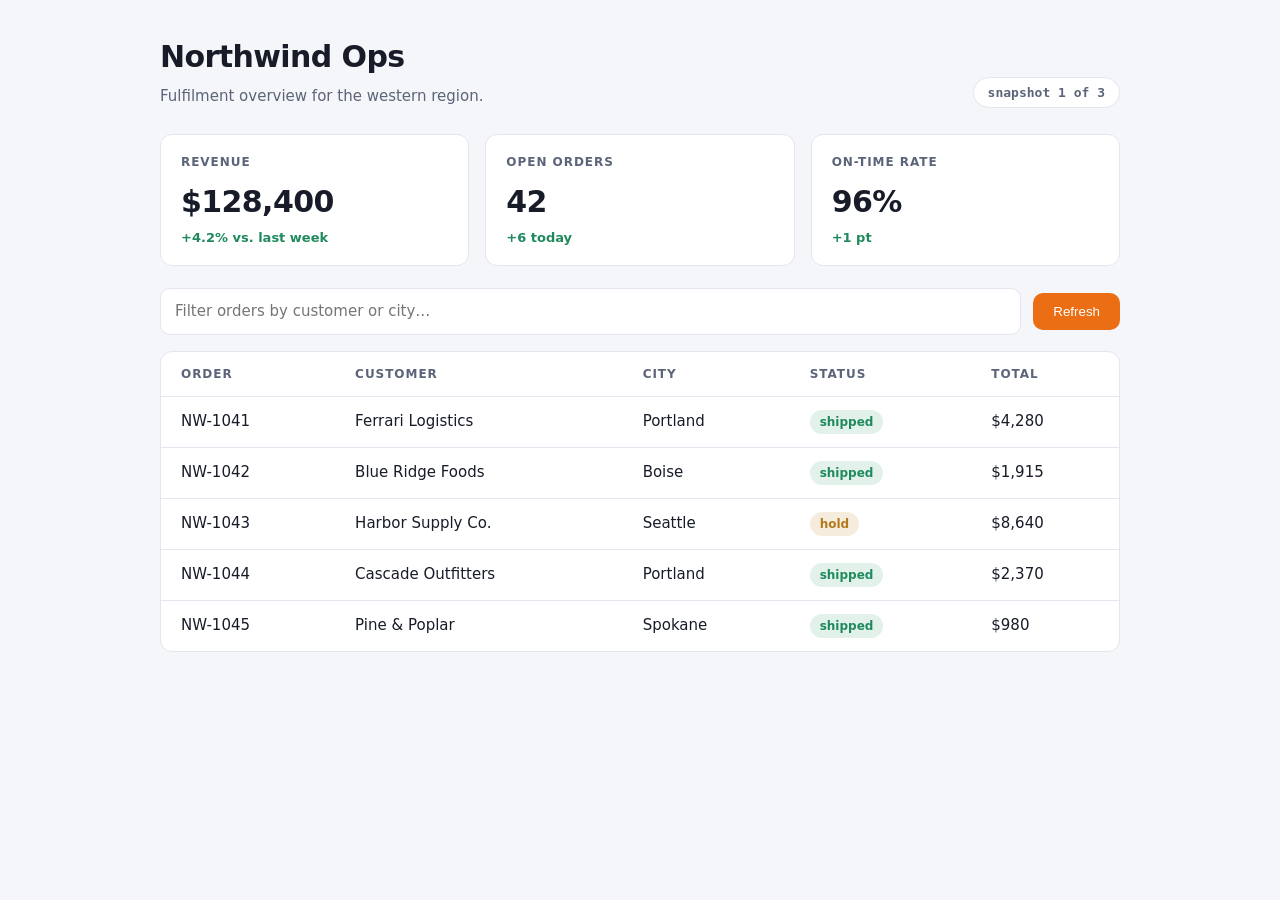
==== tests/fixture/index.html @ c07c31c4 "Redact secrets from frames, stills, captions and the TTS cache A recording tool with no redaction ca" ====
<!doctype html>
<html lang="en">
<head>
<meta charset="utf-8">
<meta name="viewport" content="width=device-width, initial-scale=1">
<title>Northwind Ops — fixture app</title>
<style>
  :root {
    --bg: #f5f6f9;
    --surface: #ffffff;
    --ink: #171c28;
    --ink-soft: #5b6478;
    --line: #e3e6ee;
    --accent: #eb6e14;
    --good: #1f8a5c;
    --warn: #b4791a;
    --radius: 12px;
  }
  * { box-sizing: border-box; }
  html, body { height: 100%; }
  body {
    margin: 0;
    background: var(--bg);
    color: var(--ink);
    font: 15px/1.5 system-ui, -apple-system, "Segoe UI", sans-serif;
    -webkit-font-smoothing: antialiased;
  }
  .page { max-width: 1040px; margin: 0 auto; padding: 34px 40px 56px; }

  /* Hero ------------------------------------------------------------- */
  header { display: flex; align-items: flex-end; justify-content: space-between; gap: 24px; }
  h1 { margin: 0; font-size: 30px; letter-spacing: -0.02em; font-weight: 700; }
  .sub { margin: 6px 0 0; color: var(--ink-soft); font-size: 15px; }
  #status {
    font: 600 13px/1 ui-monospace, "SF Mono", Menlo, Consolas, monospace;
    color: var(--ink-soft); background: var(--surface);
    border: 1px solid var(--line); border-radius: 999px; padding: 8px 14px;
    white-space: nowrap;
  }

  /* KPI cards -------------------------------------------------------- */
  .kpis { display: grid; grid-template-columns: repeat(3, 1fr); gap: 16px; margin: 26px 0 22px; }
  .kpi {
    background: var(--surface); border: 1px solid var(--line);
    border-radius: var(--radius); padding: 18px 20px;
  }
  .kpi .label {
    font-size: 12px; font-weight: 600; letter-spacing: 0.08em;
    text-transform: uppercase; color: var(--ink-soft);
  }
  .kpi .value { margin-top: 8px; font-size: 30px; font-weight: 700; letter-spacing: -0.02em; }
  .kpi .delta { margin-top: 4px; font-size: 13px; font-weight: 600; color: var(--good); }
  .kpi .delta.down { color: var(--warn); }

  /* Toolbar ---------------------------------------------------------- */
  .toolbar { display: flex; gap: 12px; align-items: center; margin-bottom: 16px; }
  #search {
    flex: 1; padding: 11px 14px; font: inherit; color: inherit;
    background: var(--surface); border: 1px solid var(--line);
    border-radius: 10px; outline: none;
  }
  #search:focus { border-color: var(--accent); box-shadow: 0 0 0 3px rgba(235, 110, 20, 0.14); }
  #refresh {
    padding: 11px 20px; font: 600 15px/1 inherit; color: #fff;
    background: var(--accent); border: 0; border-radius: 10px; cursor: pointer;
  }
  #refresh:hover { filter: brightness(1.06); }

  /* Table ------------------------------------------------------------ */
  .card {
    background: var(--surface); border: 1px solid var(--line);
    border-radius: var(--radius); overflow: hidden;
  }
  table { width: 100%; border-collapse: collapse; }
  th, td { padding: 13px 20px; text-align: left; }
  thead th {
    font-size: 12px; font-weight: 600; letter-spacing: 0.08em;
    text-transform: uppercase; color: var(--ink-soft);
    border-bottom: 1px solid var(--line);
  }
  tbody tr + tr td { border-top: 1px solid var(--line); }
  td.num { font-variant-numeric: tabular-nums; }
  .pill {
    display: inline-block; padding: 3px 10px; border-radius: 999px;
    font-size: 12px; font-weight: 600;
    background: rgba(31, 138, 92, 0.12); color: var(--good);
  }
  .pill.hold { background: rgba(180, 121, 26, 0.14); color: var(--warn); }
  #empty { padding: 26px 20px; color: var(--ink-soft); }

  /* Secret panel (only with ?secret=1) -------------------------------- */
  /* Pinned, not in the flow. The redaction test measures pixels inside the
     two keys below, so their rect has to be the same in every frame of a
     take: in the flow this panel sits under the table, below the fold, and
     anything that scrolls (Playwright scrolls a field into view before
     typing into it) would move the measured region mid-recording — which
     reads as a leak or hides one, depending on what slid into the crop. */
  /* Kept clear of the bottom 160px, where the recorder burns its caption bar.
     A measured element behind that bar is measured *through* sharp white
     caption text, which reads as an unmasked secret; the test asserts the
     clearance too, so this cannot regress silently. */
  #secret-panel {
    position: fixed; top: 10px; right: 20px; width: 620px; z-index: 5;
    padding: 12px 16px; background: var(--surface);
    border: 1px solid var(--line); border-radius: var(--radius);
    box-shadow: 0 8px 24px rgba(28, 26, 23, 0.10);
  }
  #secret-panel .label {
    font-size: 11px; font-weight: 600; letter-spacing: 0.08em;
    text-transform: uppercase; color: var(--ink-soft); margin-top: 8px;
  }
  #secret-panel .label:first-child { margin-top: 0; }
  /* One rule for both keys: the control is only a useful reference for the
     redacted one if they render identically. */
  /* One rule for every body-size key: a control is only a useful reference
     for a redacted element if the two render identically. #sd-key lives
     inside a shadow root and #if-key inside an iframe — all measured against
     the same control. */
  #api-key, #api-key-control {
    display: block; margin-top: 4px;
    font: 15px/1.4 ui-monospace, "SF Mono", Menlo, Consolas, monospace;
    color: var(--ink);
  }

  /* Entropy panel (only with ?entropy=1) ------------------------------ */
  /* The two things a re-recording is allowed to differ by, made large and
     high-contrast on purpose: a wall clock and a running animation. With
     determinism on they are pinned and two takes match pixel for pixel;
     with it off they are what makes them not. See issue #10. */
  #entropy-panel {
    margin-bottom: 22px; padding: 14px 20px; background: var(--surface);
    border: 1px solid var(--line); border-radius: var(--radius);
    display: flex; align-items: center; gap: 22px;
  }
  #entropy-readings {
    flex: 1;
    font: 700 22px/1.35 ui-monospace, "SF Mono", Menlo, Consolas, monospace;
    letter-spacing: -0.01em; color: var(--ink);
  }
  #entropy-readings div { white-space: nowrap; }
  @keyframes entropy-spin { to { transform: rotate(360deg); } }
  #entropy-spinner {
    width: 54px; height: 54px; flex: 0 0 auto;
    background: var(--ink);
    /* Deliberately asymmetric: a rotating disc would look identical at every
       angle and prove nothing about animation phase. */
    clip-path: polygon(50% 0, 100% 100%, 50% 72%, 0 100%);
    animation: entropy-spin 1.7s linear infinite;
  }
  /* A field is not measurable against a bare <code>. Its border blurs along
     with its contents and smears a gradient across the crop, and its box is
     wider than its text; both push the number up for reasons that have
     nothing to do with the secret (measured: 2.5-3.6 against 0.8 for the same
     value as text). So each secret field gets a control field beside it —
     same border, same width, same padding, same font — and is graded against
     that. Side by side, because the panel has to stay clear of the caption
     bar and a stacked row would not fit. */
  .field-row { display: flex; gap: 10px; margin-top: 4px; }
  /* An iframe: same-origin via srcdoc, so `frame.evaluate` reaches it while
     `page.locator` does not descend into it. Counting matches on the page
     alone reported zero for an element that was in fact masked, and failed
     the take for a leak that did not exist. */
  /* Borderless on purpose. The redaction test crops the key inside this
     frame, and while the frame is reloading — which it does when the take
     clicks the reload link — it is empty; a border would then be the only
     hard edge in the crop, and a hard edge is exactly what a measurement of
     sharpness is looking for. It read 18% of control against a 7% bar, and
     the "leak" was a 1px line. */
  #if-frame {
    display: block; margin-top: 4px; width: 265px; height: 26px;
    border: 0; background: #fff;
  }
  #token, #token-control {
    width: 265px; box-sizing: border-box; padding: 5px 9px;
    font: 15px/1.4 ui-monospace, "SF Mono", Menlo, Consolas, monospace;
    color: var(--ink);
    border: 1px solid var(--line); border-radius: 8px; background: #fff;
  }
  /* The large pair, and the reason #hero-card exists: the test redacts the
     *wrapper*, whose own font-size is 12px, while the value inside it is
     44px. A recorder that scales its radius from the element the selector
     matched blurs 44px glyphs by 8px and leaves them readable. Redacting a
     container is the natural call — SKILL.md's own example redacts a class —
     so this is the shape that has to work, not an edge case. */
  #hero-card { font-size: 12px; }

  /* The sufficiency axis: one shape per way CSS can render text larger than
     its font-size says. Every one of these was a live leak against a mask
     whose radius came from getComputedStyle(el).fontSize — which is why the
     radius now comes from rendered geometry, and why the cover is sized from
     client rects rather than from any text metric at all.

     Their own panel, on the other side of the viewport: they are deliberately
     large, and the redaction take needs every measured element clear of the
     caption bar along the bottom. */
  #shape-panel {
    position: fixed; top: 10px; left: 20px; width: 520px; z-index: 5;
    padding: 12px 16px; background: var(--surface);
    border: 1px solid var(--line); border-radius: var(--radius);
    box-shadow: 0 8px 24px rgba(28, 26, 23, 0.10);
  }
  #shape-panel .label {
    font-size: 11px; font-weight: 600; letter-spacing: 0.08em;
    text-transform: uppercase; color: var(--ink-soft); margin-top: 8px;
  }
  #shape-panel .label:first-child { margin-top: 0; }
  #a1-card, #a2-card, #a3-card, #a4-card, #a5-card { font-size: 12px; }
  #a1-card .val::after {
    content: attr(data-secret);
    font: 48px/1.05 ui-monospace, monospace; color: var(--ink);
  }
  #a1-card { height: 52px; }
  #a2-card { height: 52px; }
  #a2-card .val {
    display: inline-block; transform: scale(4); transform-origin: 0 0;
    font: 12px/1.15 ui-monospace, monospace; color: var(--ink);
  }
  #a3-card .val {
    zoom: 4; font: 12px/1.15 ui-monospace, monospace; color: var(--ink);
  }
  #a4-card svg { display: block; width: 460px; height: 52px; }
  #a4-card text { font: 13px/1 ui-monospace, monospace; fill: var(--ink); }
  #hero-card .caption { color: var(--ink-soft); }
  #hero-key, #hero-key-control {
    display: block; margin-top: 4px;
    font: 44px/1.05 ui-monospace, "SF Mono", Menlo, Consolas, monospace;
    color: var(--ink); letter-spacing: -0.01em;
  }
</style>
</head>
<body>
<div class="page">
  <header>
    <div>
      <h1>Northwind Ops</h1>
      <p class="sub">Fulfilment overview for the western region.</p>
    </div>
    <div id="status">snapshot 1 of 3</div>
  </header>

  <section class="kpis">
    <div class="kpi">
      <div class="label">Revenue</div>
      <div class="value" id="kpi-rev">$128,400</div>
      <div class="delta" id="kpi-rev-delta">+4.2% vs. last week</div>
    </div>
    <div class="kpi">
      <div class="label">Open orders</div>
      <div class="value" id="kpi-orders">42</div>
      <div class="delta" id="kpi-orders-delta">+6 today</div>
    </div>
    <div class="kpi">
      <div class="label">On-time rate</div>
      <div class="value" id="kpi-ontime">96%</div>
      <div class="delta" id="kpi-ontime-delta">+1 pt</div>
    </div>
  </section>

  <div class="toolbar">
    <input id="search" type="text" placeholder="Filter orders by customer or city…" autocomplete="off">
    <button id="refresh" type="button">Refresh</button>
  </div>

  <div class="card">
    <table id="table">
      <thead>
        <tr>
          <th>Order</th>
          <th>Customer</th>
          <th>City</th>
          <th>Status</th>
          <th class="num">Total</th>
        </tr>
      </thead>
      <tbody id="rows"></tbody>
    </table>
    <div id="empty" hidden>No orders match that filter.</div>
  </div>
</div>

<script>
"use strict";
/*
 * Fixture app for the demo-video smoke test. Deliberately dependency-free,
 * build-step-free, and deterministic: no Math.random(), no Date.now() on
 * screen, no animations. Every element the smoke test (and the queued
 * feature work) drives has a stable id.
 *
 * Query-string hooks, inert unless asked for:
 *   ?console-error=1  page logs a console error and throws on load (issue #3)
 *   ?bad-fetch=<url>  page fetches a missing path and <url>, both on load,
 *                     so the failures land during the recorder's goto (#3)
 *   ?secret=1         renders #api-key holding an obviously-fake secret (issue #4)
 *   ?entropy=1        renders four clock readings (Date, Intl, the Date
 *                     constructor, and one posted back by a Worker) and a
 *                     spinning shape — what determinism pins down (issue #10)
 */

// Three fixed snapshots. #refresh cycles through them in order, so a
// recording made today looks exactly like one made next year.
var SNAPSHOTS = [
  {
    kpis: { rev: "$128,400", revDelta: "+4.2% vs. last week", revDown: false,
            orders: "42", ordersDelta: "+6 today",
            ontime: "96%", ontimeDelta: "+1 pt", ontimeDown: false },
    rows: [
      ["NW-1041", "Ferrari Logistics", "Portland", "shipped", "$4,280"],
      ["NW-1042", "Blue Ridge Foods",  "Boise",    "shipped", "$1,915"],
      ["NW-1043", "Harbor Supply Co.", "Seattle",  "hold",    "$8,640"],
      ["NW-1044", "Cascade Outfitters","Portland", "shipped", "$2,370"],
      ["NW-1045", "Pine & Poplar",     "Spokane",  "shipped", "$980"]
    ]
  },
  {
    kpis: { rev: "$134,950", revDelta: "+9.3% vs. last week", revDown: false,
            orders: "38", ordersDelta: "-4 today",
            ontime: "97%", ontimeDelta: "+2 pt", ontimeDown: false },
    rows: [
      ["NW-1046", "Harbor Supply Co.", "Seattle",  "shipped", "$6,120"],
      ["NW-1047", "Ferrari Logistics", "Portland", "shipped", "$3,410"],
      ["NW-1048", "Redwood Kitchens",  "Eugene",   "hold",    "$5,275"],
      ["NW-1049", "Blue Ridge Foods",  "Boise",    "shipped", "$2,040"]
    ]
  },
  {
    kpis: { rev: "$119,180", revDelta: "-2.1% vs. last week", revDown: true,
            orders: "51", ordersDelta: "+13 today",
            ontime: "93%", ontimeDelta: "-3 pt", ontimeDown: true },
    rows: [
      ["NW-1050", "Cascade Outfitters","Portland", "hold",    "$7,860"],
      ["NW-1051", "Pine & Poplar",     "Spokane",  "shipped", "$1,240"],
      ["NW-1052", "Harbor Supply Co.", "Seattle",  "shipped", "$3,990"],
      ["NW-1053", "Redwood Kitchens",  "Eugene",   "shipped", "$2,615"],
      ["NW-1054", "Ferrari Logistics", "Portland", "hold",    "$9,105"],
      ["NW-1055", "Blue Ridge Foods",  "Boise",    "shipped", "$1,730"]
    ]
  }
];

var snapshotIndex = 0;

function el(id) { return document.getElementById(id); }

function renderKpis(k) {
  el("kpi-rev").textContent = k.rev;
  el("kpi-rev-delta").textContent = k.revDelta;
  el("kpi-rev-delta").className = k.revDown ? "delta down" : "delta";
  el("kpi-orders").textContent = k.orders;
  el("kpi-orders-delta").textContent = k.ordersDelta;
  el("kpi-ontime").textContent = k.ontime;
  el("kpi-ontime-delta").textContent = k.ontimeDelta;
  el("kpi-ontime-delta").className = k.ontimeDown ? "delta down" : "delta";
}

function renderRows() {
  var snap = SNAPSHOTS[snapshotIndex];
  var needle = el("search").value.trim().toLowerCase();
  var body = el("rows");
  body.textContent = "";
  var shown = 0;
  for (var i = 0; i < snap.rows.length; i++) {
    var r = snap.rows[i];
    var haystack = (r[1] + " " + r[2]).toLowerCase();
    if (needle && haystack.indexOf(needle) === -1) { continue; }
    var tr = document.createElement("tr");
    tr.id = "row-" + r[0].toLowerCase();
    tr.innerHTML =
      "<td>" + r[0] + "</td>" +
      "<td>" + r[1] + "</td>" +
      "<td>" + r[2] + "</td>" +
      '<td><span class="pill' + (r[3] === "hold" ? " hold" : "") + '">' + r[3] + "</span></td>" +
      '<td class="num">' + r[4] + "</td>";
    body.appendChild(tr);
    shown++;
  }
  el("empty").hidden = shown > 0;
}

function render() {
  var snap = SNAPSHOTS[snapshotIndex];
  el("status").textContent = "snapshot " + (snapshotIndex + 1) + " of " + SNAPSHOTS.length;
  renderKpis(snap.kpis);
  renderRows();
}

el("search").addEventListener("input", renderRows);
el("refresh").addEventListener("click", function () {
  snapshotIndex = (snapshotIndex + 1) % SNAPSHOTS.length;
  render();
});

render();

// -- query-string hooks -----------------------------------------------------

var params = new URLSearchParams(window.location.search);

if (params.has("secret")) {
  var panel = document.createElement("div");
  panel.id = "secret-panel";
  var label = document.createElement("div");
  label.className = "label";
  label.textContent = "Integration key";
  var code = document.createElement("code");
  code.id = "api-key";
  // NOT a credential. A fixture literal, spelled FAKE and all zeroes on
  // purpose so both gitleaks and a human read it as scenery. Used by the
  // redaction work (issue #4) to prove a secret never reaches a frame.
  code.textContent = "sk-live-FAKE0000000000000000";
  panel.appendChild(label);
  panel.appendChild(code);
  // The control. Same font, same size, same length, same shape — and
  // deliberately NOT registered for redaction, so the smoke test has a
  // sharp-text reference measured off the very same frame as the blurred
  // one. That is what makes the blur assertion self-calibrating (no absolute
  // sharpness threshold tied to CI font rendering) and what stops a recorder
  // that blurs the entire page from passing: the control must stay sharp.
  var controlLabel = document.createElement("div");
  controlLabel.className = "label";
  controlLabel.textContent = "Control key (never redacted)";
  var control = document.createElement("code");
  control.id = "api-key-control";
  control.textContent = "sk-live-CTRL0000000000000000";
  panel.appendChild(controlLabel);
  panel.appendChild(control);
  // An empty field for a secret the demo *types* rather than one the app
  // renders — the type_into(selector, Secret(...)) half of issue #4.
  var tokenLabel = document.createElement("div");
  tokenLabel.className = "label";
  tokenLabel.textContent = "Paste a token / control";
  var tokenRow = document.createElement("div");
  tokenRow.className = "field-row";
  var token = document.createElement("input");
  token.id = "token";
  token.type = "text";
  token.autocomplete = "off";
  token.placeholder = "sk-live-…";
  // The control field: identical chrome, never redacted. The test types into
  // it too, rather than pre-filling it, so the encoder sees both fields
  // change at the same moment — a freshly re-coded region carries ringing a
  // static one does not, which on its own measured 2.5 against 0.8.
  var tokenControl = document.createElement("input");
  tokenControl.id = "token-control";
  tokenControl.type = "text";
  tokenControl.autocomplete = "off";
  tokenControl.placeholder = "sk-live-…";
  tokenRow.appendChild(token);
  tokenRow.appendChild(tokenControl);
  // A second pair at hero size. A blur radius calibrated for 15px text leaves
  // this readable, so the recorder scales its radius and the test measures
  // both sizes (issue #4 review).
  var heroCard = document.createElement("div");
  heroCard.id = "hero-card";
  var heroLabel = document.createElement("div");
  heroLabel.className = "label";
  heroLabel.textContent = "Hero key (wrapper is redacted, not the value)";
  var hero = document.createElement("code");
  hero.id = "hero-key";
  hero.textContent = "sk-live-BIG000000000";
  var heroControlLabel = document.createElement("div");
  heroControlLabel.className = "label";
  heroControlLabel.textContent = "Hero control (never redacted)";
  var heroControl = document.createElement("code");
  heroControl.id = "hero-key-control";
  heroControl.textContent = "sk-live-BGC000000000";
  heroCard.appendChild(heroLabel);
  heroCard.appendChild(hero);
  panel.appendChild(heroCard);
  panel.appendChild(heroControlLabel);
  panel.appendChild(heroControl);
  // An iframe holding a key, reached by a plain CSS selector. srcdoc keeps
  // it same-origin and dependency-free; the point is the frame boundary,
  // which page.locator() does not cross even when frame.evaluate() does.
  var ifLabel = document.createElement("div");
  ifLabel.className = "label";
  ifLabel.textContent = "Key inside an iframe";
  var iframe = document.createElement("iframe");
  iframe.id = "if-frame";
  iframe.setAttribute(
    "srcdoc",
    '<body style="margin:0;padding:3px 8px;font:15px/1.4 ui-monospace,monospace">' +
    '<code id="if-key">sk-live-IFRM00000000</code></body>'
  );
  panel.appendChild(ifLabel);
  panel.appendChild(iframe);

  panel.appendChild(tokenLabel);
  panel.appendChild(tokenRow);

  // -- the sufficiency shapes ----------------------------------------------
  //
  // Each is a wrapper with a small font-size, holding a value rendered much
  // larger by a different mechanism, and each is redacted *by the wrapper* —
  // which is how a storyboard names a card. A mask that asks the wrapper how
  // big its text is gets 12px for all five.
  var shapePanel = document.createElement("div");
  shapePanel.id = "shape-panel";
  var shapes = [
    ["a1", "Pseudo-element (::after, 48px)", function (card, val) {
      // The value is not in the DOM as text at all: it is generated content.
      val.setAttribute("data-secret", "sk-live-PSEU0000");
    }],
    ["a2", "Descendant transform: scale(4)", function (card, val) {
      val.textContent = "sk-live-TFRM0000";
    }],
    ["a3", "Descendant zoom: 4", function (card, val) {
      val.textContent = "sk-live-ZOOM0000";
    }],
    ["a4", "SVG text scaled by viewBox", function (card, val) {
      val.innerHTML =
        '<svg viewBox="0 0 115 15" preserveAspectRatio="xMinYMin meet">' +
        '<text x="0" y="12">sk-live-SVGT0000</text></svg>';
    }],
    ["a5", "Value two shadow roots below the wrapper", function (card, val) {
      // A host inside the redacted wrapper, whose own shadow root holds
      // another host, whose shadow root holds the value: the ordinary
      // composition of "redact a card" and "the value is in a child
      // component". One level of shadow recursion misses it.
      var outer = val.attachShadow({ mode: "open" });
      var inner = document.createElement("div");
      outer.appendChild(inner);
      var deep = inner.attachShadow({ mode: "open" });
      deep.innerHTML =
        '<code style="font:44px/1.1 ui-monospace,monospace;color:#1c1a17">' +
        'sk-live-DEEP0000</code>';
    }],
  ];
  shapes.forEach(function (shape) {
    var id = shape[0], label = shape[1], fill = shape[2];
    var head = document.createElement("div");
    head.className = "label";
    head.textContent = label;
    var card = document.createElement("div");
    card.id = id + "-card";
    var val = document.createElement(id === "a5" ? "div" : "span");
    val.className = "val";
    val.id = id + "-key";
    card.appendChild(val);
    fill(card, val);
    shapePanel.appendChild(head);
    shapePanel.appendChild(card);
  });
  document.body.appendChild(shapePanel);

  // A link that navigates the page without the recorder's goto(). Every
  // navigation raises the first-paint gate, and for a while only goto()
  // lowered it — so a link click, go_back(), a form submit or location.href
  // left the rest of the take a blank white window that still reported
  // success.
  var again = document.createElement("a");
  again.id = "reload-link";
  again.href = window.location.search || "?secret=1";
  again.textContent = "Reload this view";
  again.style.cssText =
    "display:inline-block;margin-top:8px;font-size:12px;color:#1f6feb";
  panel.appendChild(again);

  // -- shadow DOM ----------------------------------------------------------
  //
  // A web component, the way Lit / Stencil / LWC / Shoelace / Ionic build one:
  // an *open* shadow root holding a key and a field. Playwright's engine sees
  // straight through the boundary (`page.locator('#sd-key').count()` is 1) and
  // `document.querySelectorAll('#sd-key').length` is 0, so a mask built on
  // querySelectorAll silently covers nothing while click() and type_into()
  // work perfectly — a live credential typed into a clear field on camera.
  // Styles do not cross the boundary either: a document-level rule computes
  // to `none` on these elements, only an inline style or a stylesheet placed
  // *inside* the root reaches them.
  var host = document.createElement("div");
  host.id = "sd-host";
  panel.appendChild(host);
  var root = host.attachShadow({ mode: "open" });
  root.innerHTML =
    '<style>' +
    '  .label { font-size: 11px; font-weight: 600; letter-spacing: .08em;' +
    '    text-transform: uppercase; color: #6b6558; margin-top: 8px; }' +
    '  code, input { display: block; margin-top: 4px;' +
    '    font: 15px/1.4 ui-monospace, "SF Mono", Menlo, Consolas, monospace;' +
    '    color: #1c1a17; }' +
    '  input { width: 265px; box-sizing: border-box; padding: 5px 9px;' +
    '    border: 1px solid #e2ddd3; border-radius: 8px; background: #fff; }' +
    '  .row { display: flex; gap: 10px; margin-top: 4px; }' +
    '  .row input { margin-top: 0; }' +
    '</style>' +
    '<div class="label">Shadow key</div>' +
    '<code id="sd-key">sk-live-SHDW00000000</code>' +
    '<div class="label">Shadow token / control</div>' +
    '<div class="row">' +
    '  <input id="sd-token" type="text" autocomplete="off" placeholder="sk-live-…">' +
    '  <input id="sd-token-control" type="text" autocomplete="off"' +
    '    placeholder="sk-live-…">' +
    '</div>';

  // A *closed* root, which nothing can reach: not document.querySelector, not
  // Playwright's engine, not an injected stylesheet. There is no way to mask
  // what is in here, so the only honest behaviour is for a take that was told
  // to redact it to fail loudly instead of recording a clean-looking leak.
  // Only reached when explicitly asked for, so the normal redaction take does
  // not have to fail.
  if (params.get("secret") === "closed") {
    var closedHost = document.createElement("div");
    closedHost.id = "sd-closed-host";
    panel.appendChild(closedHost);
    var closed = closedHost.attachShadow({ mode: "closed" });
    closed.innerHTML =
      '<div style="font-size:11px;font-weight:600;letter-spacing:.08em;' +
      'text-transform:uppercase;color:#6b6558;margin-top:8px">Closed key</div>' +
      '<code id="sd-closed-key" style="display:block;margin-top:4px;' +
      'font:15px/1.4 ui-monospace,monospace;color:#1c1a17">' +
      'sk-live-CLSD00000000</code>';
  }

  document.body.appendChild(panel);
}

if (params.has("bad-fetch")) {
  // Deliberate network breakage for the failed-request detection work
  // (issue #3). Two shapes: a response the server answers with 404, and a
  // request that never gets a response at all — the caller passes a URL on a
  // port nothing is listening on, since a dead port cannot be hardcoded.
  //
  // Fired here, during page load, on purpose: the recorder's goto() is still
  // open, so these have a beat to be attributed to. Driving them from the
  // storyboard instead would fire them between beats, where the honest
  // answer is "no beat" and there is nothing to check attribution against.
  fetch("/definitely-missing.json").catch(function () {});
  var refused = params.get("bad-fetch");
  if (refused && refused !== "1") { fetch(refused).catch(function () {}); }
}

if (params.has("entropy")) {
  // Everything a second take of the same storyboard would otherwise render
  // differently (issue #10). Each clock is read once, at load: a ticking one
  // would also keep the compositor painting, which would confound the very
  // measurement this panel exists for. Deliberately NOT here: Math.random().
  // The recorder cannot seed an app's RNG, and pretending otherwise by
  // seeding it in the fixture would test a control that does not exist.
  //
  // Four different ways of asking what time it is, because they are four
  // different clocks under the hood and patching the Date global reaches only
  // the first. Each one of the others was a hole found open in review: Intl
  // formats from its own internal clock, a Worker gets its own global that
  // page init scripts never run in, and `new Date().constructor` walked
  // straight past a proxied global to the real constructor.
  var entropy = document.createElement("div");
  entropy.id = "entropy-panel";
  var readings = document.createElement("div");
  readings.id = "entropy-readings";

  var clock = document.createElement("div");
  clock.id = "entropy-clock";
  clock.textContent = new Date().toLocaleString() + " · " + Date.now();

  var intl = document.createElement("div");
  intl.id = "entropy-intl";
  intl.textContent = "intl " + new Intl.DateTimeFormat("en-US", {
    year: "numeric", month: "2-digit", day: "2-digit",
    hour: "2-digit", minute: "2-digit", second: "2-digit", timeZone: "UTC"
  }).format();

  var ctor = document.createElement("div");
  ctor.id = "entropy-ctor";
  ctor.textContent = "ctor " + new Date().constructor.now()
    + " · same " + (Date.prototype.constructor === Date);

  var worker = document.createElement("div");
  worker.id = "entropy-worker";
  worker.textContent = "worker …";
  try {
    var w = new Worker("entropy-worker.js");
    w.onmessage = function (e) {
      worker.textContent = "worker " + e.data;
      worker.className = "ready";
      w.terminate();
    };
  } catch (err) {
    worker.textContent = "worker unavailable";
    worker.className = "ready";
  }

  var spinner = document.createElement("div");
  spinner.id = "entropy-spinner";
  readings.appendChild(clock);
  readings.appendChild(intl);
  readings.appendChild(ctor);
  readings.appendChild(worker);
  entropy.appendChild(readings);
  entropy.appendChild(spinner);
  // Prepended, not appended: four readings and a 54px spinner are tall enough
  // that at the bottom of the page they fall below the 720px fold, and a
  // shot() captures the viewport, not the full page. A panel nobody can
  // photograph makes every comparison in tests/smoke pass for the wrong
  // reason — measured, as two byte-identical stills of a spinning shape.
  document.querySelector(".page").prepend(entropy);
}

if (params.has("gate-attack")) {
  // Two ways an ordinary page defeats a first-paint gate built out of
  // `html{visibility:hidden}`, both of them things real apps do by accident:
  //
  //   1. a descendant declaring `visibility: visible` — Tailwind's `visible`
  //      utility, a `.modal` rule, an animation end-state — which wins over
  //      an inherited `hidden` on the root;
  //   2. a script that removes unknown <style> elements from <head>, or
  //      re-renders the head wholesale.
  //
  // Both run for the first two seconds of the page's life, which is exactly
  // the window the gate exists to cover.
  var unhide = document.createElement("style");
  unhide.textContent =
    "#secret-panel, #secret-panel * { visibility: visible !important; }";
  document.head.appendChild(unhide);
  var attack = setInterval(function () {
    var gate = document.getElementById("__demo_redact_gate");
    if (gate) gate.remove();
    document.querySelectorAll("style").forEach(function (node) {
      if (node !== unhide && node.textContent.indexOf("visibility") !== -1) {
        node.remove();
      }
    });
  }, 16);
  setTimeout(function () { clearInterval(attack); }, 2000);
}

if (params.has("console-error")) {
  // Deliberate breakage for the console-error detection work (issue #3).
  // Emits both shapes a detector might key on: a console.error record and
  // an uncaught exception (Playwright's "pageerror"). Thrown from a task so
  // the rest of this script still finishes and the page stays usable.
  console.error("fixture: deliberate console error");
  setTimeout(function () {
    throw new Error("fixture: deliberate uncaught error");
  }, 0);
}
</script>
</body>
</html>
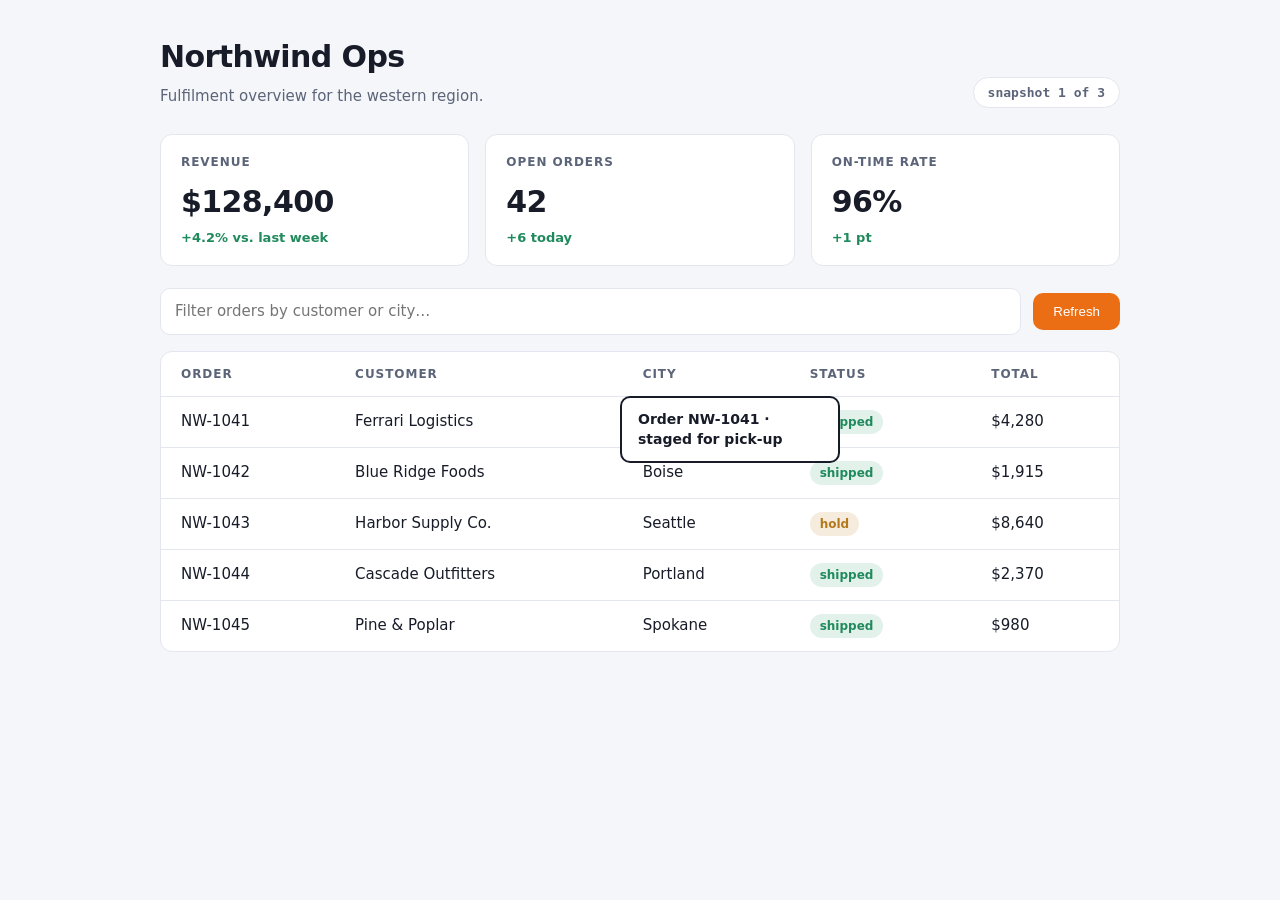
==== commit c2fd864e: "fix(spotlight): ring-only mode for transform-positioned elements (#398) The spotlight's  replaced an" ====
--- a/tests/fixture/index.html
+++ b/tests/fixture/index.html
@@ -65,6 +65,13 @@
     background: var(--accent); border: 0; border-radius: 10px; cursor: pointer;
   }
   #refresh:hover { filter: brightness(1.06); }
+  /* Keyboard focus, made unmistakable. Chromium draws its own ring on a
+     Tab-focused button, but its colour and width are the UA's to change; this
+     is the fixture stating what `press("Tab")` is supposed to look like.
+     `:focus-visible`, not `:focus`, so a mouse click on Refresh — which the
+     web take does, and photographs — still draws no ring at all. `outline`
+     takes no space, so nothing on the page moves. */
+  #refresh:focus-visible { outline: 3px solid var(--ink); outline-offset: 3px; }
 
   /* Table ------------------------------------------------------------ */
   .card {
@@ -88,38 +95,23 @@
   .pill.hold { background: rgba(180, 121, 26, 0.14); color: var(--warn); }
   #empty { padding: 26px 20px; color: var(--ink-soft); }
 
-  /* Secret panel (only with ?secret=1) -------------------------------- */
-  /* Pinned, not in the flow. The redaction test measures pixels inside the
-     two keys below, so their rect has to be the same in every frame of a
-     take: in the flow this panel sits under the table, below the fold, and
-     anything that scrolls (Playwright scrolls a field into view before
-     typing into it) would move the measured region mid-recording — which
-     reads as a leak or hides one, depending on what slid into the crop. */
-  /* Kept clear of the bottom 160px, where the recorder burns its caption bar.
-     A measured element behind that bar is measured *through* sharp white
-     caption text, which reads as an unmasked secret; the test asserts the
-     clearance too, so this cannot regress silently. */
-  #secret-panel {
-    position: fixed; top: 10px; right: 20px; width: 620px; z-index: 5;
-    padding: 12px 16px; background: var(--surface);
-    border: 1px solid var(--line); border-radius: var(--radius);
-    box-shadow: 0 8px 24px rgba(28, 26, 23, 0.10);
-  }
-  #secret-panel .label {
-    font-size: 11px; font-weight: 600; letter-spacing: 0.08em;
-    text-transform: uppercase; color: var(--ink-soft); margin-top: 8px;
-  }
-  #secret-panel .label:first-child { margin-top: 0; }
-  /* One rule for both keys: the control is only a useful reference for the
-     redacted one if they render identically. */
-  /* One rule for every body-size key: a control is only a useful reference
-     for a redacted element if the two render identically. #sd-key lives
-     inside a shadow root and #if-key inside an iframe — all measured against
-     the same control. */
-  #api-key, #api-key-control {
-    display: block; margin-top: 4px;
-    font: 15px/1.4 ui-monospace, "SF Mono", Menlo, Consolas, monospace;
-    color: var(--ink);
+  /* Transform-positioned node (#398). The React Flow shape on purpose:
+     absolutely placed at the origin and moved into position by an INLINE
+     `transform: translate(...)`, which is exactly the declaration the
+     spotlight used to overwrite with its scale — teleporting the element for
+     the whole beat. The pixel check reads this element's ring back at this
+     spot. */
+  #flow-node {
+    position: absolute;
+    left: 0;
+    top: 0;
+    width: 220px;
+    padding: 12px 16px;
+    background: var(--surface);
+    border: 2px solid var(--ink);
+    border-radius: 10px;
+    font: 600 14px/1.4 system-ui, -apple-system, "Segoe UI", sans-serif;
+    transform: translate(620px, 396px);
   }
 
   /* Entropy panel (only with ?entropy=1) ------------------------------ */
@@ -146,85 +138,6 @@
        angle and prove nothing about animation phase. */
     clip-path: polygon(50% 0, 100% 100%, 50% 72%, 0 100%);
     animation: entropy-spin 1.7s linear infinite;
-  }
-  /* A field is not measurable against a bare <code>. Its border blurs along
-     with its contents and smears a gradient across the crop, and its box is
-     wider than its text; both push the number up for reasons that have
-     nothing to do with the secret (measured: 2.5-3.6 against 0.8 for the same
-     value as text). So each secret field gets a control field beside it —
-     same border, same width, same padding, same font — and is graded against
-     that. Side by side, because the panel has to stay clear of the caption
-     bar and a stacked row would not fit. */
-  .field-row { display: flex; gap: 10px; margin-top: 4px; }
-  /* An iframe: same-origin via srcdoc, so `frame.evaluate` reaches it while
-     `page.locator` does not descend into it. Counting matches on the page
-     alone reported zero for an element that was in fact masked, and failed
-     the take for a leak that did not exist. */
-  /* Borderless on purpose. The redaction test crops the key inside this
-     frame, and while the frame is reloading — which it does when the take
-     clicks the reload link — it is empty; a border would then be the only
-     hard edge in the crop, and a hard edge is exactly what a measurement of
-     sharpness is looking for. It read 18% of control against a 7% bar, and
-     the "leak" was a 1px line. */
-  #if-frame {
-    display: block; margin-top: 4px; width: 265px; height: 26px;
-    border: 0; background: #fff;
-  }
-  #token, #token-control {
-    width: 265px; box-sizing: border-box; padding: 5px 9px;
-    font: 15px/1.4 ui-monospace, "SF Mono", Menlo, Consolas, monospace;
-    color: var(--ink);
-    border: 1px solid var(--line); border-radius: 8px; background: #fff;
-  }
-  /* The large pair, and the reason #hero-card exists: the test redacts the
-     *wrapper*, whose own font-size is 12px, while the value inside it is
-     44px. A recorder that scales its radius from the element the selector
-     matched blurs 44px glyphs by 8px and leaves them readable. Redacting a
-     container is the natural call — SKILL.md's own example redacts a class —
-     so this is the shape that has to work, not an edge case. */
-  #hero-card { font-size: 12px; }
-
-  /* The sufficiency axis: one shape per way CSS can render text larger than
-     its font-size says. Every one of these was a live leak against a mask
-     whose radius came from getComputedStyle(el).fontSize — which is why the
-     radius now comes from rendered geometry, and why the cover is sized from
-     client rects rather than from any text metric at all.
-
-     Their own panel, on the other side of the viewport: they are deliberately
-     large, and the redaction take needs every measured element clear of the
-     caption bar along the bottom. */
-  #shape-panel {
-    position: fixed; top: 10px; left: 20px; width: 520px; z-index: 5;
-    padding: 12px 16px; background: var(--surface);
-    border: 1px solid var(--line); border-radius: var(--radius);
-    box-shadow: 0 8px 24px rgba(28, 26, 23, 0.10);
-  }
-  #shape-panel .label {
-    font-size: 11px; font-weight: 600; letter-spacing: 0.08em;
-    text-transform: uppercase; color: var(--ink-soft); margin-top: 8px;
-  }
-  #shape-panel .label:first-child { margin-top: 0; }
-  #a1-card, #a2-card, #a3-card, #a4-card, #a5-card { font-size: 12px; }
-  #a1-card .val::after {
-    content: attr(data-secret);
-    font: 48px/1.05 ui-monospace, monospace; color: var(--ink);
-  }
-  #a1-card { height: 52px; }
-  #a2-card { height: 52px; }
-  #a2-card .val {
-    display: inline-block; transform: scale(4); transform-origin: 0 0;
-    font: 12px/1.15 ui-monospace, monospace; color: var(--ink);
-  }
-  #a3-card .val {
-    zoom: 4; font: 12px/1.15 ui-monospace, monospace; color: var(--ink);
-  }
-  #a4-card svg { display: block; width: 460px; height: 52px; }
-  #a4-card text { font: 13px/1 ui-monospace, monospace; fill: var(--ink); }
-  #hero-card .caption { color: var(--ink-soft); }
-  #hero-key, #hero-key-control {
-    display: block; margin-top: 4px;
-    font: 44px/1.05 ui-monospace, "SF Mono", Menlo, Consolas, monospace;
-    color: var(--ink); letter-spacing: -0.01em;
   }
 </style>
 </head>
@@ -276,6 +189,8 @@
     </table>
     <div id="empty" hidden>No orders match that filter.</div>
   </div>
+
+  <div id="flow-node">Order NW-1041 · staged for pick-up</div>
 </div>
 
 <script>
@@ -286,14 +201,27 @@
  * screen, no animations. Every element the smoke test (and the queued
  * feature work) drives has a stable id.
  *
+ * Keyboard behaviour, always on (issue #130 — the recorder's `press()` and
+ * `clear()` verbs need something to drive that a mouse cannot reach):
+ *   Enter in #search   submits the toolbar, which here means what the Refresh
+ *                      button means — advance to the next snapshot
+ *   Escape anywhere    empties #search and takes focus off it, the way a
+ *                      search field's dismiss key does
+ *   Tab from #search   moves focus to #refresh, which draws a ring (CSS above)
+ * None of them is a query-string hook: a form demo is the ordinary case, not
+ * a broken-app case.
+ *
  * Query-string hooks, inert unless asked for:
  *   ?console-error=1  page logs a console error and throws on load (issue #3)
  *   ?bad-fetch=<url>  page fetches a missing path and <url>, both on load,
  *                     so the failures land during the recorder's goto (#3)
- *   ?secret=1         renders #api-key holding an obviously-fake secret (issue #4)
  *   ?entropy=1        renders four clock readings (Date, Intl, the Date
  *                     constructor, and one posted back by a Worker) and a
  *                     spinning shape — what determinism pins down (issue #10)
+ *   ?evidence=1       renders one element carrying value-bearing attributes
+ *                     the page never paints, beside text it does — what a
+ *                     *text* account of a page can hold that a picture of it
+ *                     cannot (issue #9)
  */
 
 // Three fixed snapshots. #refresh cycles through them in order, so a
@@ -383,235 +311,39 @@
   renderRows();
 }
 
-el("search").addEventListener("input", renderRows);
-el("refresh").addEventListener("click", function () {
+function advance() {
   snapshotIndex = (snapshotIndex + 1) % SNAPSHOTS.length;
   render();
+}
+
+el("search").addEventListener("input", renderRows);
+el("refresh").addEventListener("click", advance);
+
+// Enter in the search box does what the toolbar's button does. Deliberately
+// the same code path, so a demo that submits with the keyboard and one that
+// clicks are demonstrably the same action and not two things that agree.
+el("search").addEventListener("keydown", function (e) {
+  if (e.key !== "Enter") { return; }
+  e.preventDefault();
+  advance();
 });
 
+// Escape dismisses the search, from wherever the focus happens to be — which
+// is the point of a dismiss key, and the reason the recorder's press() takes
+// no selector. Blurring as well as emptying is what separates this from what
+// clear() does, so neither can pass an assertion meant for the other.
+document.addEventListener("keydown", function (e) {
+  if (e.key !== "Escape") { return; }
+  el("search").value = "";
+  el("search").blur();
+  renderRows();
+});
+
 render();
 
 // -- query-string hooks -----------------------------------------------------
 
 var params = new URLSearchParams(window.location.search);
-
-if (params.has("secret")) {
-  var panel = document.createElement("div");
-  panel.id = "secret-panel";
-  var label = document.createElement("div");
-  label.className = "label";
-  label.textContent = "Integration key";
-  var code = document.createElement("code");
-  code.id = "api-key";
-  // NOT a credential. A fixture literal, spelled FAKE and all zeroes on
-  // purpose so both gitleaks and a human read it as scenery. Used by the
-  // redaction work (issue #4) to prove a secret never reaches a frame.
-  code.textContent = "sk-live-FAKE0000000000000000";
-  panel.appendChild(label);
-  panel.appendChild(code);
-  // The control. Same font, same size, same length, same shape — and
-  // deliberately NOT registered for redaction, so the smoke test has a
-  // sharp-text reference measured off the very same frame as the blurred
-  // one. That is what makes the blur assertion self-calibrating (no absolute
-  // sharpness threshold tied to CI font rendering) and what stops a recorder
-  // that blurs the entire page from passing: the control must stay sharp.
-  var controlLabel = document.createElement("div");
-  controlLabel.className = "label";
-  controlLabel.textContent = "Control key (never redacted)";
-  var control = document.createElement("code");
-  control.id = "api-key-control";
-  control.textContent = "sk-live-CTRL0000000000000000";
-  panel.appendChild(controlLabel);
-  panel.appendChild(control);
-  // An empty field for a secret the demo *types* rather than one the app
-  // renders — the type_into(selector, Secret(...)) half of issue #4.
-  var tokenLabel = document.createElement("div");
-  tokenLabel.className = "label";
-  tokenLabel.textContent = "Paste a token / control";
-  var tokenRow = document.createElement("div");
-  tokenRow.className = "field-row";
-  var token = document.createElement("input");
-  token.id = "token";
-  token.type = "text";
-  token.autocomplete = "off";
-  token.placeholder = "sk-live-…";
-  // The control field: identical chrome, never redacted. The test types into
-  // it too, rather than pre-filling it, so the encoder sees both fields
-  // change at the same moment — a freshly re-coded region carries ringing a
-  // static one does not, which on its own measured 2.5 against 0.8.
-  var tokenControl = document.createElement("input");
-  tokenControl.id = "token-control";
-  tokenControl.type = "text";
-  tokenControl.autocomplete = "off";
-  tokenControl.placeholder = "sk-live-…";
-  tokenRow.appendChild(token);
-  tokenRow.appendChild(tokenControl);
-  // A second pair at hero size. A blur radius calibrated for 15px text leaves
-  // this readable, so the recorder scales its radius and the test measures
-  // both sizes (issue #4 review).
-  var heroCard = document.createElement("div");
-  heroCard.id = "hero-card";
-  var heroLabel = document.createElement("div");
-  heroLabel.className = "label";
-  heroLabel.textContent = "Hero key (wrapper is redacted, not the value)";
-  var hero = document.createElement("code");
-  hero.id = "hero-key";
-  hero.textContent = "sk-live-BIG000000000";
-  var heroControlLabel = document.createElement("div");
-  heroControlLabel.className = "label";
-  heroControlLabel.textContent = "Hero control (never redacted)";
-  var heroControl = document.createElement("code");
-  heroControl.id = "hero-key-control";
-  heroControl.textContent = "sk-live-BGC000000000";
-  heroCard.appendChild(heroLabel);
-  heroCard.appendChild(hero);
-  panel.appendChild(heroCard);
-  panel.appendChild(heroControlLabel);
-  panel.appendChild(heroControl);
-  // An iframe holding a key, reached by a plain CSS selector. srcdoc keeps
-  // it same-origin and dependency-free; the point is the frame boundary,
-  // which page.locator() does not cross even when frame.evaluate() does.
-  var ifLabel = document.createElement("div");
-  ifLabel.className = "label";
-  ifLabel.textContent = "Key inside an iframe";
-  var iframe = document.createElement("iframe");
-  iframe.id = "if-frame";
-  iframe.setAttribute(
-    "srcdoc",
-    '<body style="margin:0;padding:3px 8px;font:15px/1.4 ui-monospace,monospace">' +
-    '<code id="if-key">sk-live-IFRM00000000</code></body>'
-  );
-  panel.appendChild(ifLabel);
-  panel.appendChild(iframe);
-
-  panel.appendChild(tokenLabel);
-  panel.appendChild(tokenRow);
-
-  // -- the sufficiency shapes ----------------------------------------------
-  //
-  // Each is a wrapper with a small font-size, holding a value rendered much
-  // larger by a different mechanism, and each is redacted *by the wrapper* —
-  // which is how a storyboard names a card. A mask that asks the wrapper how
-  // big its text is gets 12px for all five.
-  var shapePanel = document.createElement("div");
-  shapePanel.id = "shape-panel";
-  var shapes = [
-    ["a1", "Pseudo-element (::after, 48px)", function (card, val) {
-      // The value is not in the DOM as text at all: it is generated content.
-      val.setAttribute("data-secret", "sk-live-PSEU0000");
-    }],
-    ["a2", "Descendant transform: scale(4)", function (card, val) {
-      val.textContent = "sk-live-TFRM0000";
-    }],
-    ["a3", "Descendant zoom: 4", function (card, val) {
-      val.textContent = "sk-live-ZOOM0000";
-    }],
-    ["a4", "SVG text scaled by viewBox", function (card, val) {
-      val.innerHTML =
-        '<svg viewBox="0 0 115 15" preserveAspectRatio="xMinYMin meet">' +
-        '<text x="0" y="12">sk-live-SVGT0000</text></svg>';
-    }],
-    ["a5", "Value two shadow roots below the wrapper", function (card, val) {
-      // A host inside the redacted wrapper, whose own shadow root holds
-      // another host, whose shadow root holds the value: the ordinary
-      // composition of "redact a card" and "the value is in a child
-      // component". One level of shadow recursion misses it.
-      var outer = val.attachShadow({ mode: "open" });
-      var inner = document.createElement("div");
-      outer.appendChild(inner);
-      var deep = inner.attachShadow({ mode: "open" });
-      deep.innerHTML =
-        '<code style="font:44px/1.1 ui-monospace,monospace;color:#1c1a17">' +
-        'sk-live-DEEP0000</code>';
-    }],
-  ];
-  shapes.forEach(function (shape) {
-    var id = shape[0], label = shape[1], fill = shape[2];
-    var head = document.createElement("div");
-    head.className = "label";
-    head.textContent = label;
-    var card = document.createElement("div");
-    card.id = id + "-card";
-    var val = document.createElement(id === "a5" ? "div" : "span");
-    val.className = "val";
-    val.id = id + "-key";
-    card.appendChild(val);
-    fill(card, val);
-    shapePanel.appendChild(head);
-    shapePanel.appendChild(card);
-  });
-  document.body.appendChild(shapePanel);
-
-  // A link that navigates the page without the recorder's goto(). Every
-  // navigation raises the first-paint gate, and for a while only goto()
-  // lowered it — so a link click, go_back(), a form submit or location.href
-  // left the rest of the take a blank white window that still reported
-  // success.
-  var again = document.createElement("a");
-  again.id = "reload-link";
-  again.href = window.location.search || "?secret=1";
-  again.textContent = "Reload this view";
-  again.style.cssText =
-    "display:inline-block;margin-top:8px;font-size:12px;color:#1f6feb";
-  panel.appendChild(again);
-
-  // -- shadow DOM ----------------------------------------------------------
-  //
-  // A web component, the way Lit / Stencil / LWC / Shoelace / Ionic build one:
-  // an *open* shadow root holding a key and a field. Playwright's engine sees
-  // straight through the boundary (`page.locator('#sd-key').count()` is 1) and
-  // `document.querySelectorAll('#sd-key').length` is 0, so a mask built on
-  // querySelectorAll silently covers nothing while click() and type_into()
-  // work perfectly — a live credential typed into a clear field on camera.
-  // Styles do not cross the boundary either: a document-level rule computes
-  // to `none` on these elements, only an inline style or a stylesheet placed
-  // *inside* the root reaches them.
-  var host = document.createElement("div");
-  host.id = "sd-host";
-  panel.appendChild(host);
-  var root = host.attachShadow({ mode: "open" });
-  root.innerHTML =
-    '<style>' +
-    '  .label { font-size: 11px; font-weight: 600; letter-spacing: .08em;' +
-    '    text-transform: uppercase; color: #6b6558; margin-top: 8px; }' +
-    '  code, input { display: block; margin-top: 4px;' +
-    '    font: 15px/1.4 ui-monospace, "SF Mono", Menlo, Consolas, monospace;' +
-    '    color: #1c1a17; }' +
-    '  input { width: 265px; box-sizing: border-box; padding: 5px 9px;' +
-    '    border: 1px solid #e2ddd3; border-radius: 8px; background: #fff; }' +
-    '  .row { display: flex; gap: 10px; margin-top: 4px; }' +
-    '  .row input { margin-top: 0; }' +
-    '</style>' +
-    '<div class="label">Shadow key</div>' +
-    '<code id="sd-key">sk-live-SHDW00000000</code>' +
-    '<div class="label">Shadow token / control</div>' +
-    '<div class="row">' +
-    '  <input id="sd-token" type="text" autocomplete="off" placeholder="sk-live-…">' +
-    '  <input id="sd-token-control" type="text" autocomplete="off"' +
-    '    placeholder="sk-live-…">' +
-    '</div>';
-
-  // A *closed* root, which nothing can reach: not document.querySelector, not
-  // Playwright's engine, not an injected stylesheet. There is no way to mask
-  // what is in here, so the only honest behaviour is for a take that was told
-  // to redact it to fail loudly instead of recording a clean-looking leak.
-  // Only reached when explicitly asked for, so the normal redaction take does
-  // not have to fail.
-  if (params.get("secret") === "closed") {
-    var closedHost = document.createElement("div");
-    closedHost.id = "sd-closed-host";
-    panel.appendChild(closedHost);
-    var closed = closedHost.attachShadow({ mode: "closed" });
-    closed.innerHTML =
-      '<div style="font-size:11px;font-weight:600;letter-spacing:.08em;' +
-      'text-transform:uppercase;color:#6b6558;margin-top:8px">Closed key</div>' +
-      '<code id="sd-closed-key" style="display:block;margin-top:4px;' +
-      'font:15px/1.4 ui-monospace,monospace;color:#1c1a17">' +
-      'sk-live-CLSD00000000</code>';
-  }
-
-  document.body.appendChild(panel);
-}
 
 if (params.has("bad-fetch")) {
   // Deliberate network breakage for the failed-request detection work
@@ -694,32 +426,63 @@
   document.querySelector(".page").prepend(entropy);
 }
 
-if (params.has("gate-attack")) {
-  // Two ways an ordinary page defeats a first-paint gate built out of
-  // `html{visibility:hidden}`, both of them things real apps do by accident:
+if (params.has("evidence")) {
+  // Per-beat evidence (issue #9) is a *text* account of the page, so it can
+  // carry strings that were never on anybody's screen. This view renders one
+  // element of that shape: visible text, plus two attributes holding values
+  // the page never paints — one plain, one a JSON blob, because those reach
+  // the serializer through the same getAttribute() path but read differently
+  // to a human.
   //
-  //   1. a descendant declaring `visibility: visible` — Tailwind's `visible`
-  //      utility, a `.modal` rule, an animation end-state — which wins over
-  //      an inherited `hidden` on the root;
-  //   2. a script that removes unknown <style> elements from <head>, or
-  //      re-renders the head wholesale.
+  // The panel used to hold thirty more elements. They were the leak shapes the
+  // masking assertions swept for, and they went with the mask (#142, #144):
+  // 30 of the 31 ids here had no reader left in tests/smoke. What remains is
+  // what `run_evidence` names — this element's markup, and the text it
+  // renders, which is the control proving the absence assertions are not
+  // holding trivially over an empty capture.
   //
-  // Both run for the first two seconds of the page's life, which is exactly
-  // the window the gate exists to cover.
-  var unhide = document.createElement("style");
-  unhide.textContent =
-    "#secret-panel, #secret-panel * { visibility: visible !important; }";
-  document.head.appendChild(unhide);
-  var attack = setInterval(function () {
-    var gate = document.getElementById("__demo_redact_gate");
-    if (gate) gate.remove();
-    document.querySelectorAll("style").forEach(function (node) {
-      if (node !== unhide && node.textContent.indexOf("visibility") !== -1) {
-        node.remove();
-      }
-    });
-  }, 16);
-  setTimeout(function () { clearInterval(attack); }, 2000);
+  // The values are `zz-` shaped rather than credential-shaped. The assertions
+  // grade the attribute *names*, so the shape is free, and a value that looked
+  // like a key would only earn back a .gitleaks.toml allowlist entry.
+  var ev = document.createElement("div");
+  ev.id = "ev-panel";
+  ev.style.cssText =
+    "position:fixed;top:8px;left:8px;width:520px;z-index:5;background:#fff;" +
+    "border:1px solid #d8d2c6;border-radius:8px;padding:8px 10px;" +
+    "font:12px/1.5 ui-monospace,monospace;color:#1c1a17;";
+  ev.innerHTML =
+    '<div id="ev-spot-attrs" data-token="zz-attr-00000000"\n' +
+    '  data-cfg=\'{"key":"zz-json-00000000"}\'>nothing rendered here</div>' +
+    // Two shapes of on-screen text `aria_snapshot()` structurally cannot
+    // carry (#353), and one control that is not on screen at all.
+    //
+    //   * a rich-text editor. `role="textbox"` promises the tree an
+    //     accessible *value*, read off a `value` property a div does not
+    //     have, so the node renders as `- textbox "…"` and stops there.
+    //   * an `aria-hidden` subtree that is still painted. The attribute
+    //     removes it from the accessibility tree by definition; the pixels
+    //     stay.
+    //   * the same attribute on something `display:none`. Nothing was on
+    //     screen, so nothing was omitted, and a probe that reported this
+    //     would be reporting every icon wrapper on every real page.
+    '<div id="ev-rich" contenteditable="true" role="textbox"\n' +
+    '  aria-label="Notes">zz-rich-00000000</div>' +
+    '<div id="ev-hidden" aria-hidden="true">zz-painted-00000000</div>' +
+    '<div id="ev-unpainted" aria-hidden="true" style="display:none">' +
+    'zz-unpainted-00000000</div>' +
+    // The second unpainted shape, and it is here so the probe's two
+    // visibility guards are gradeable apart. `display:none` is caught by the
+    // computed-style test *and* by the zero-size test; a box clipped to no
+    // height is caught only by the second, and its computed display is
+    // `block` with visibility `visible`.
+    '<div id="ev-clipped" aria-hidden="true"\n' +
+    '  style="height:0;overflow:hidden">zz-clipped-00000000</div>' +
+    // The third, and the one only the computed-style test can catch: a box
+    // with real width and height that is simply not painted. `display:none`
+    // trips both guards, so without this the style test grades nothing.
+    '<div id="ev-invisible" aria-hidden="true"\n' +
+    '  style="visibility:hidden">zz-invisible-00000000</div>';
+  document.body.appendChild(ev);
 }
 
 if (params.has("console-error")) {
